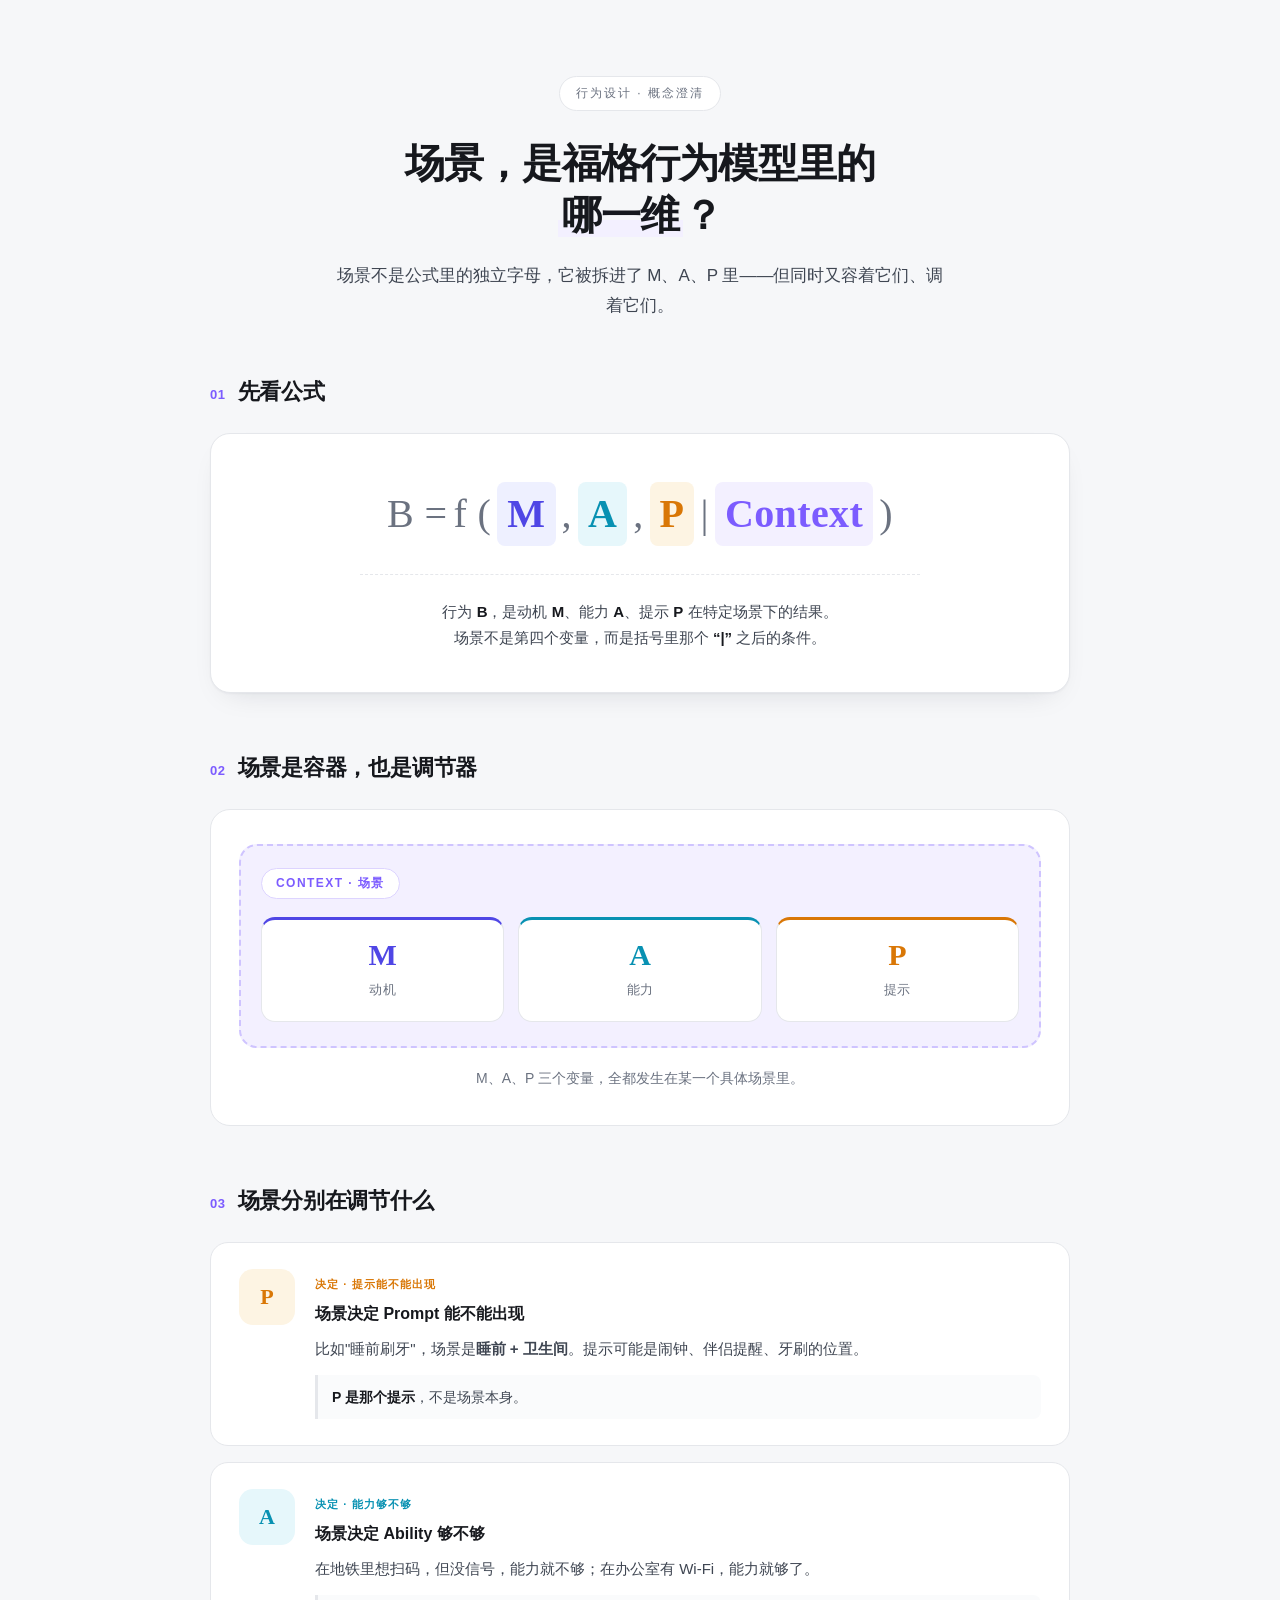
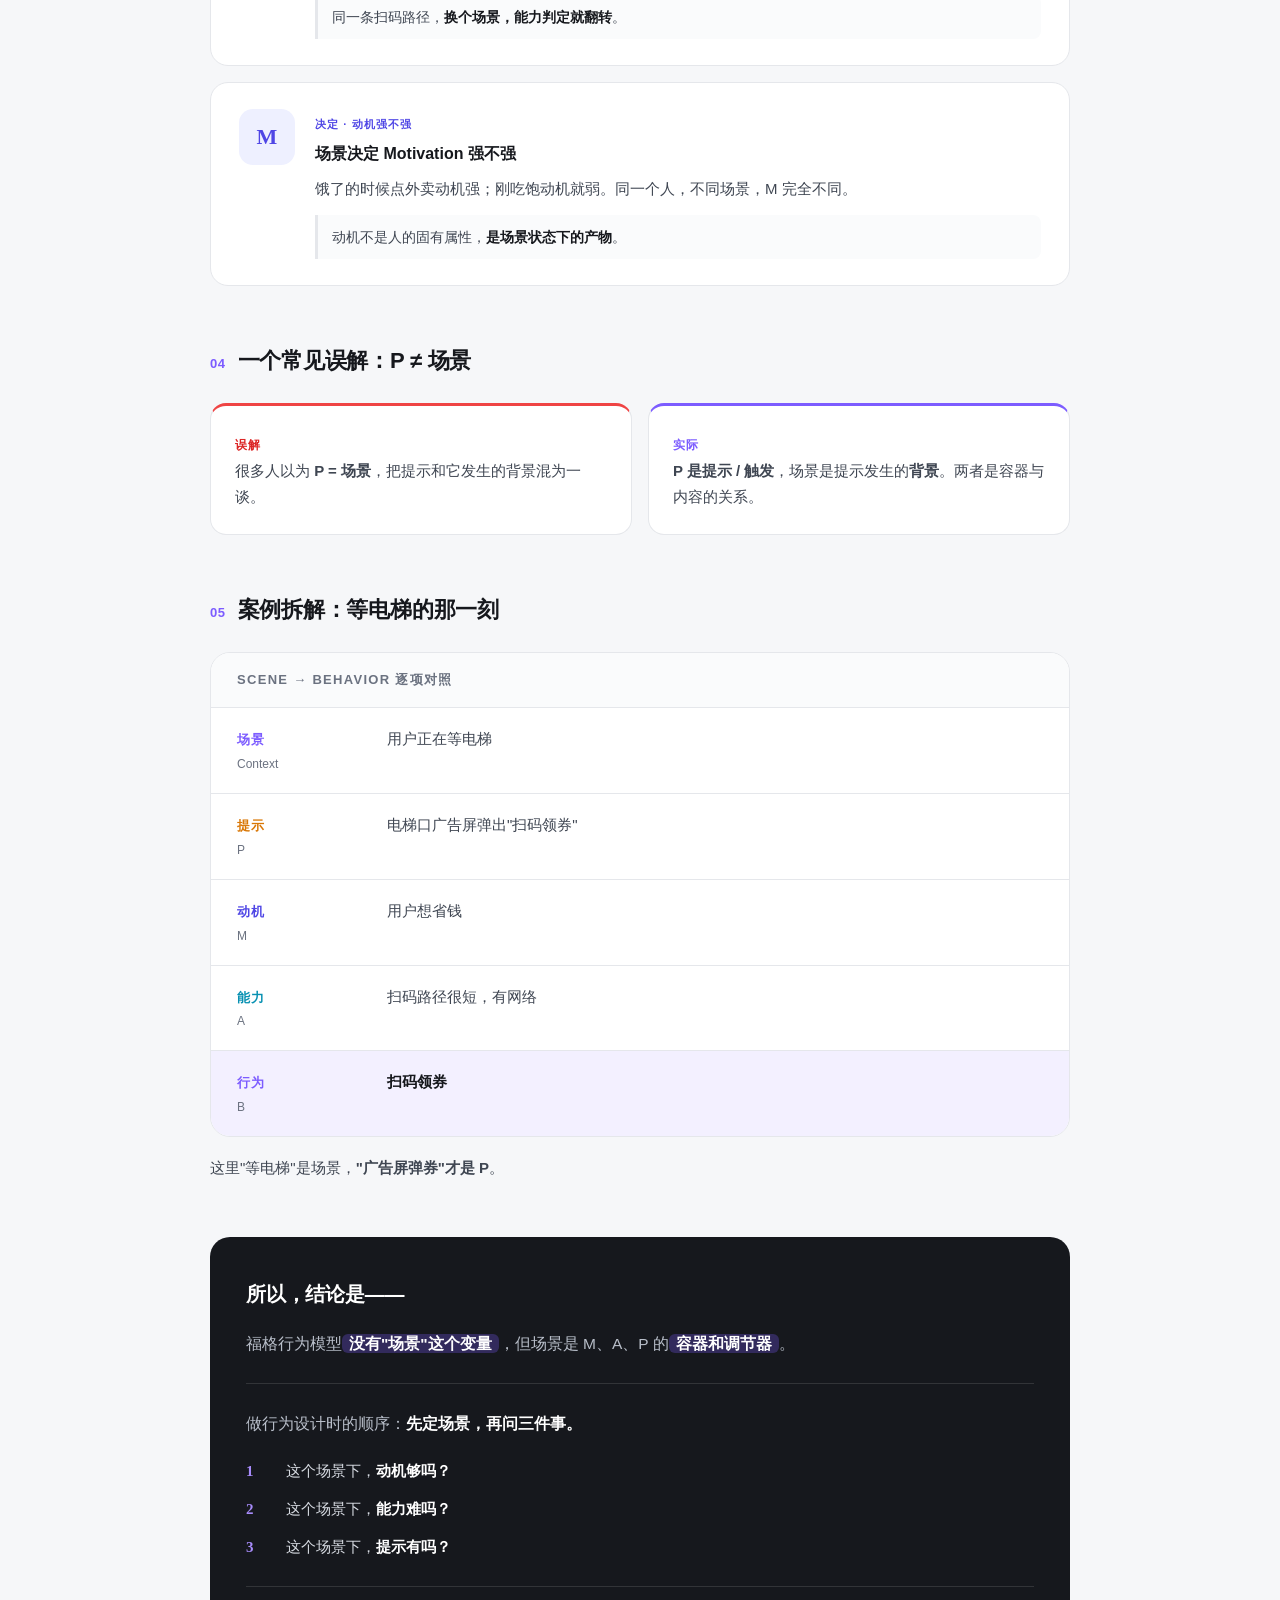
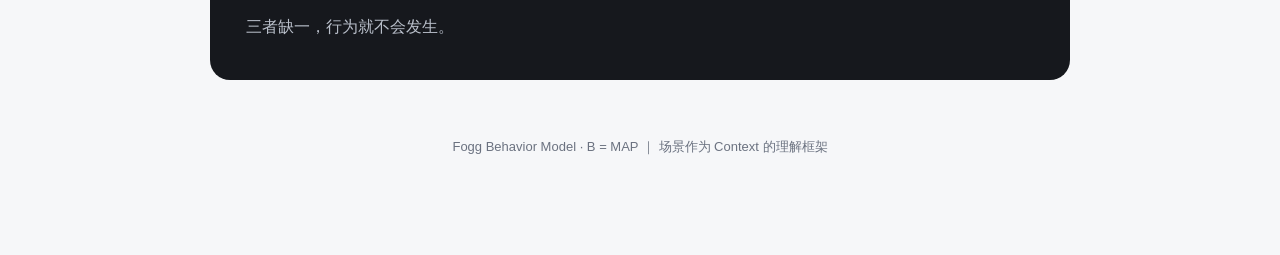
==== index.html @ 6ee31135 "add the index via upload" ====
<!DOCTYPE html>
<html lang="zh-CN">
<head>
<meta charset="UTF-8">
<meta name="viewport" content="width=device-width, initial-scale=1.0">
<title>场景，是福格行为模型里的哪一维？</title>
<style>
  :root{
    --bg:#f6f7f9;
    --surface:#ffffff;
    --ink:#16181d;
    --ink-2:#3f4652;
    --ink-3:#6b7280;
    --line:#e5e7eb;
    --m:#4f46e5;
    --m-bg:#eef0ff;
    --a:#0891b2;
    --a-bg:#e6f7fb;
    --p:#d97706;
    --p-bg:#fdf4e3;
    --ctx:#7c5cff;
    --ctx-bg:#f3f0ff;
  }

  *{box-sizing:border-box;margin:0;padding:0;}

  html{scroll-behavior:smooth;}

  body{
    background:var(--bg);
    color:var(--ink);
    font-family:-apple-system,BlinkMacSystemFont,"Segoe UI","PingFang SC","Hiragino Sans GB","Microsoft YaHei",sans-serif;
    font-size:16px;
    line-height:1.75;
    -webkit-font-smoothing:antialiased;
    padding:0 20px 96px;
  }

  .wrap{max-width:860px;margin:0 auto;}

  /* ---------- 头部 ---------- */
  header{
    padding:76px 0 52px;
    text-align:center;
  }

  .eyebrow{
    display:inline-block;
    font-size:12px;
    letter-spacing:.16em;
    text-transform:uppercase;
    color:var(--ink-3);
    border:1px solid var(--line);
    background:var(--surface);
    border-radius:999px;
    padding:6px 16px;
    margin-bottom:26px;
  }

  h1{
    font-size:40px;
    line-height:1.3;
    letter-spacing:-.02em;
    font-weight:700;
    margin-bottom:20px;
  }

  h1 em{
    font-style:normal;
    background:linear-gradient(180deg,transparent 62%,var(--ctx-bg) 62%);
    padding:0 4px;
  }

  .lede{
    font-size:17px;
    color:var(--ink-2);
    max-width:620px;
    margin:0 auto;
  }

  /* ---------- 通用区块 ---------- */
  section{margin-bottom:56px;}

  .sec-head{
    display:flex;
    align-items:baseline;
    gap:12px;
    margin-bottom:22px;
  }

  .sec-num{
    font-size:13px;
    font-weight:700;
    color:var(--ctx);
    font-variant-numeric:tabular-nums;
    letter-spacing:.04em;
  }

  h2{
    font-size:22px;
    font-weight:700;
    letter-spacing:-.01em;
  }

  h3{
    font-size:16px;
    font-weight:700;
    margin-bottom:8px;
  }

  p{margin-bottom:14px;}
  p:last-child{margin-bottom:0;}

  strong{font-weight:700;}

  /* ---------- 公式卡 ---------- */
  .formula-card{
    background:var(--surface);
    border:1px solid var(--line);
    border-radius:20px;
    padding:48px 32px 40px;
    text-align:center;
    box-shadow:0 1px 2px rgba(16,24,40,.04),0 12px 32px -18px rgba(16,24,40,.18);
  }

  .formula{
    font-family:Georgia,"Times New Roman",serif;
    font-size:clamp(26px,6vw,40px);
    line-height:1.5;
    letter-spacing:.01em;
    display:inline-flex;
    align-items:center;
    justify-content:center;
    flex-wrap:wrap;
    gap:2px 6px;
  }

  .formula .op{color:var(--ink-3);}

  .tk{
    position:relative;
    display:inline-block;
    font-weight:700;
    padding:2px 10px;
    border-radius:8px;
  }

  .tk-m{color:var(--m);background:var(--m-bg);}
  .tk-a{color:var(--a);background:var(--a-bg);}
  .tk-p{color:var(--p);background:var(--p-bg);}
  .tk-c{color:var(--ctx);background:var(--ctx-bg);}

  .formula-note{
    margin-top:28px;
    padding-top:24px;
    border-top:1px dashed var(--line);
    font-size:15px;
    color:var(--ink-2);
    max-width:560px;
    margin-left:auto;
    margin-right:auto;
  }

  .formula-note b{color:var(--ink);}

  /* ---------- 容器图示 ---------- */
  .container-viz{
    background:var(--surface);
    border:1px solid var(--line);
    border-radius:20px;
    padding:34px 28px;
  }

  .ctx-box{
    border:2px dashed #cfc4ff;
    background:var(--ctx-bg);
    border-radius:18px;
    padding:22px 20px 24px;
    position:relative;
  }

  .ctx-label{
    display:inline-block;
    font-size:12px;
    font-weight:700;
    letter-spacing:.12em;
    text-transform:uppercase;
    color:var(--ctx);
    background:var(--surface);
    border:1px solid #ddd4ff;
    border-radius:999px;
    padding:4px 14px;
    margin-bottom:18px;
  }

  .chips{
    display:grid;
    grid-template-columns:repeat(3,1fr);
    gap:14px;
  }

  .chip{
    background:var(--surface);
    border:1px solid var(--line);
    border-radius:14px;
    padding:18px 14px;
    text-align:center;
  }

  .chip .letter{
    font-family:Georgia,serif;
    font-size:30px;
    font-weight:700;
    line-height:1.1;
    display:block;
    margin-bottom:4px;
  }

  .chip .name{
    font-size:13px;
    color:var(--ink-3);
    letter-spacing:.02em;
  }

  .chip.m{border-top:3px solid var(--m);} .chip.m .letter{color:var(--m);}
  .chip.a{border-top:3px solid var(--a);} .chip.a .letter{color:var(--a);}
  .chip.p{border-top:3px solid var(--p);} .chip.p .letter{color:var(--p);}

  .viz-caption{
    margin-top:18px;
    font-size:14px;
    color:var(--ink-3);
    text-align:center;
  }

  /* ---------- 三张决定卡 ---------- */
  .cards{display:grid;gap:16px;}

  .card{
    background:var(--surface);
    border:1px solid var(--line);
    border-radius:18px;
    padding:26px 28px;
    display:grid;
    grid-template-columns:56px 1fr;
    gap:20px;
    align-items:start;
  }

  .badge{
    width:56px;height:56px;
    border-radius:14px;
    display:flex;
    align-items:center;
    justify-content:center;
    font-family:Georgia,serif;
    font-size:22px;
    font-weight:700;
  }

  .badge.m{background:var(--m-bg);color:var(--m);}
  .badge.a{background:var(--a-bg);color:var(--a);}
  .badge.p{background:var(--p-bg);color:var(--p);}

  .card .tag{
    display:inline-block;
    font-size:11px;
    font-weight:700;
    letter-spacing:.1em;
    text-transform:uppercase;
    margin-bottom:6px;
  }

  .card.m .tag{color:var(--m);}
  .card.a .tag{color:var(--a);}
  .card.p .tag{color:var(--p);}

  .card p{font-size:15px;color:var(--ink-2);margin-bottom:8px;}
  .card p:last-child{margin-bottom:0;}

  .example{
    font-size:14px;
    color:var(--ink-2);
    background:#fafbfc;
    border-left:3px solid var(--line);
    border-radius:0 8px 8px 0;
    padding:10px 14px;
    margin-top:12px;
  }

  .example b{color:var(--ink);font-weight:600;}

  /* ---------- 辨析区 ---------- */
  .contrast{
    display:grid;
    grid-template-columns:1fr 1fr;
    gap:16px;
  }

  .contrast-col{
    background:var(--surface);
    border:1px solid var(--line);
    border-radius:16px;
    padding:24px;
  }

  .contrast-col.no{border-top:3px solid #ef4444;}
  .contrast-col.yes{border-top:3px solid var(--ctx);}

  .contrast-col .kicker{
    font-size:12px;
    font-weight:700;
    letter-spacing:.1em;
    text-transform:uppercase;
    margin-bottom:10px;
  }

  .contrast-col.no .kicker{color:#dc2626;}
  .contrast-col.yes .kicker{color:var(--ctx);}

  .contrast-col p{font-size:15px;color:var(--ink-2);}

  /* ---------- 案例拆解 ---------- */
  .case{
    background:var(--surface);
    border:1px solid var(--line);
    border-radius:20px;
    overflow:hidden;
  }

  .case-head{
    background:#fafbfc;
    border-bottom:1px solid var(--line);
    padding:16px 26px;
    font-size:13px;
    font-weight:700;
    letter-spacing:.1em;
    text-transform:uppercase;
    color:var(--ink-3);
  }

  .rows{display:grid;}

  .row{
    display:grid;
    grid-template-columns:132px 1fr;
    gap:18px;
    padding:18px 26px;
    border-bottom:1px solid var(--line);
    align-items:baseline;
  }

  .row:last-child{border-bottom:none;}

  .row .key{
    font-size:13px;
    font-weight:700;
    letter-spacing:.06em;
    text-transform:uppercase;
  }

  .row .key small{
    display:block;
    font-size:12px;
    font-weight:400;
    letter-spacing:0;
    text-transform:none;
    color:var(--ink-3);
    margin-top:2px;
  }

  .row .val{font-size:15px;color:var(--ink-2);}

  .row.k-ctx .key{color:var(--ctx);}
  .row.k-p .key{color:var(--p);}
  .row.k-m .key{color:var(--m);}
  .row.k-a .key{color:var(--a);}
  .row.k-b{background:var(--ctx-bg);}
  .row.k-b .key{color:var(--ctx);}
  .row.k-b .val{color:var(--ink);font-weight:700;}

  /* ---------- 结论 ---------- */
  .conclusion{
    background:#16181d;
    color:#f4f5f7;
    border-radius:20px;
    padding:40px 36px;
  }

  .conclusion h2{color:#fff;margin-bottom:18px;font-size:20px;}

  .conclusion p{color:#b9bfca;font-size:15.5px;margin-bottom:16px;}

  .conclusion p em{
    font-style:normal;
    color:#fff;
    font-weight:600;
    background:rgba(124,92,255,.28);
    border-radius:6px;
    padding:1px 7px;
  }

  .conclusion .divider{
    height:1px;
    background:rgba(255,255,255,.12);
    margin:26px 0;
  }

  .checklist{display:grid;gap:12px;}

  .check{
    display:grid;
    grid-template-columns:26px 1fr;
    gap:14px;
    align-items:baseline;
    font-size:15px;
    color:#d6dae1;
  }

  .check .n{
    font-family:Georgia,serif;
    font-weight:700;
    color:#a78bfa;
    font-size:15px;
  }

  .check b{color:#fff;font-weight:600;}

  footer{
    text-align:center;
    font-size:13px;
    color:var(--ink-3);
    padding-top:8px;
  }

  /* ---------- 响应式 ---------- */
  @media (max-width:640px){
    body{padding:0 16px 64px;}
    header{padding:52px 0 36px;}
    h1{font-size:28px;}
    .lede{font-size:15.5px;}
    .formula-card{padding:34px 18px 28px;}
    .container-viz{padding:22px 18px;}
    .chips{grid-template-columns:1fr;gap:10px;}
    .chip{display:flex;align-items:center;gap:14px;text-align:left;padding:14px 16px;}
    .chip .letter{margin-bottom:0;font-size:24px;}
    .card{grid-template-columns:1fr;gap:14px;padding:22px 20px;}
    .badge{width:44px;height:44px;font-size:18px;border-radius:12px;}
    .contrast{grid-template-columns:1fr;}
    .row{grid-template-columns:1fr;gap:6px;padding:16px 20px;}
    .conclusion{padding:30px 22px;}
  }
</style>
</head>
<body>
<div class="wrap">

  <header>
    <span class="eyebrow">行为设计 · 概念澄清</span>
    <h1>场景，是福格行为模型里的<br><em>哪一维</em>？</h1>
    <p class="lede">场景不是公式里的独立字母，它被拆进了 M、A、P 里——但同时又容着它们、调着它们。</p>
  </header>

  <!-- 1. 公式 -->
  <section>
    <div class="sec-head">
      <span class="sec-num">01</span>
      <h2>先看公式</h2>
    </div>

    <div class="formula-card">
      <div class="formula">
        <span class="op">B =</span>
        <span class="op">f (</span>
        <span class="tk tk-m">M</span>
        <span class="op">,</span>
        <span class="tk tk-a">A</span>
        <span class="op">,</span>
        <span class="tk tk-p">P</span>
        <span class="op">|</span>
        <span class="tk tk-c">Context</span>
        <span class="op">)</span>
      </div>
      <p class="formula-note">
        行为 <b>B</b>，是动机 <b>M</b>、能力 <b>A</b>、提示 <b>P</b> 在特定场景下的结果。<br>
        场景不是第四个变量，而是括号里那个 <b>“|”</b> 之后的条件。
      </p>
    </div>
  </section>

  <!-- 2. 容器图示 -->
  <section>
    <div class="sec-head">
      <span class="sec-num">02</span>
      <h2>场景是容器，也是调节器</h2>
    </div>

    <div class="container-viz">
      <div class="ctx-box">
        <span class="ctx-label">Context · 场景</span>
        <div class="chips">
          <div class="chip m">
            <span class="letter">M</span>
            <span class="name">动机</span>
          </div>
          <div class="chip a">
            <span class="letter">A</span>
            <span class="name">能力</span>
          </div>
          <div class="chip p">
            <span class="letter">P</span>
            <span class="name">提示</span>
          </div>
        </div>
      </div>
      <p class="viz-caption">M、A、P 三个变量，全都发生在某一个具体场景里。</p>
    </div>
  </section>

  <!-- 3. 场景决定什么 -->
  <section>
    <div class="sec-head">
      <span class="sec-num">03</span>
      <h2>场景分别在调节什么</h2>
    </div>

    <div class="cards">

      <div class="card p">
        <div class="badge p">P</div>
        <div>
          <span class="tag">决定 · 提示能不能出现</span>
          <h3>场景决定 Prompt 能不能出现</h3>
          <p>比如"睡前刷牙"，场景是<b>睡前 + 卫生间</b>。提示可能是闹钟、伴侣提醒、牙刷的位置。</p>
          <div class="example"><b>P 是那个提示</b>，不是场景本身。</div>
        </div>
      </div>

      <div class="card a">
        <div class="badge a">A</div>
        <div>
          <span class="tag">决定 · 能力够不够</span>
          <h3>场景决定 Ability 够不够</h3>
          <p>在地铁里想扫码，但没信号，能力就不够；在办公室有 Wi-Fi，能力就够了。</p>
          <div class="example">同一条扫码路径，<b>换个场景，能力判定就翻转</b>。</div>
        </div>
      </div>

      <div class="card m">
        <div class="badge m">M</div>
        <div>
          <span class="tag">决定 · 动机强不强</span>
          <h3>场景决定 Motivation 强不强</h3>
          <p>饿了的时候点外卖动机强；刚吃饱动机就弱。同一个人，不同场景，M 完全不同。</p>
          <div class="example">动机不是人的固有属性，<b>是场景状态下的产物</b>。</div>
        </div>
      </div>

    </div>
  </section>

  <!-- 4. 辨析 -->
  <section>
    <div class="sec-head">
      <span class="sec-num">04</span>
      <h2>一个常见误解：P ≠ 场景</h2>
    </div>

    <div class="contrast">
      <div class="contrast-col no">
        <span class="kicker">误解</span>
        <p>很多人以为 <strong>P = 场景</strong>，把提示和它发生的背景混为一谈。</p>
      </div>
      <div class="contrast-col yes">
        <span class="kicker">实际</span>
        <p><strong>P 是提示 / 触发</strong>，场景是提示发生的<strong>背景</strong>。两者是容器与内容的关系。</p>
      </div>
    </div>
  </section>

  <!-- 5. 案例 -->
  <section>
    <div class="sec-head">
      <span class="sec-num">05</span>
      <h2>案例拆解：等电梯的那一刻</h2>
    </div>

    <div class="case">
      <div class="case-head">Scene → Behavior 逐项对照</div>
      <div class="rows">

        <div class="row k-ctx">
          <div class="key">场景<small>Context</small></div>
          <div class="val">用户正在等电梯</div>
        </div>

        <div class="row k-p">
          <div class="key">提示<small>P</small></div>
          <div class="val">电梯口广告屏弹出"扫码领券"</div>
        </div>

        <div class="row k-m">
          <div class="key">动机<small>M</small></div>
          <div class="val">用户想省钱</div>
        </div>

        <div class="row k-a">
          <div class="key">能力<small>A</small></div>
          <div class="val">扫码路径很短，有网络</div>
        </div>

        <div class="row k-b">
          <div class="key">行为<small>B</small></div>
          <div class="val">扫码领券</div>
        </div>

      </div>
    </div>

    <p style="margin-top:18px;font-size:15px;color:var(--ink-2)">
      这里"等电梯"是场景，<strong>"广告屏弹券"才是 P</strong>。
    </p>
  </section>

  <!-- 6. 结论 -->
  <section style="margin-bottom:0">
    <div class="conclusion">
      <h2>所以，结论是——</h2>
      <p>福格行为模型<em>没有"场景"这个变量</em>，但场景是 M、A、P 的<em>容器和调节器</em>。</p>
      <div class="divider"></div>
      <p style="margin-bottom:20px">做行为设计时的顺序：<strong style="color:#fff">先定场景，再问三件事。</strong></p>
      <div class="checklist">
        <div class="check"><span class="n">1</span><span>这个场景下，<b>动机够吗？</b></span></div>
        <div class="check"><span class="n">2</span><span>这个场景下，<b>能力难吗？</b></span></div>
        <div class="check"><span class="n">3</span><span>这个场景下，<b>提示有吗？</b></span></div>
      </div>
      <div class="divider"></div>
      <p style="margin-bottom:0">三者缺一，行为就不会发生。</p>
    </div>
  </section>

  <footer style="margin-top:48px">
    Fogg Behavior Model · B = MAP ｜ 场景作为 Context 的理解框架
  </footer>

</div>
</body>
</html>
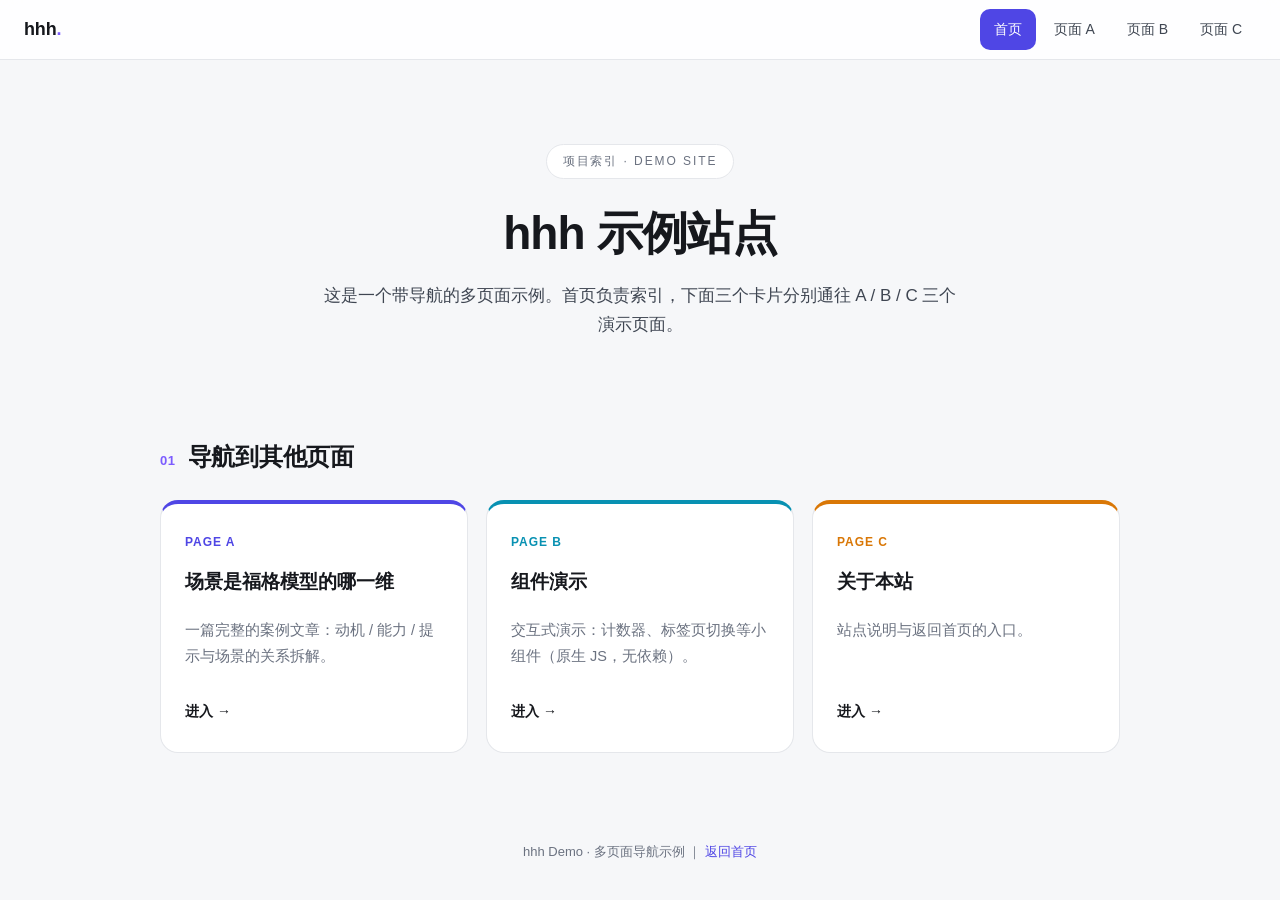
==== commit 78a1dde3: "feat: 多页面导航站点(index + A/B/C demo 页)" ====
--- a/index.html
+++ b/index.html
@@ -1,648 +1,54 @@
 <!DOCTYPE html>
-<html lang="zh-CN">
-<head>
-<meta charset="UTF-8">
-<meta name="viewport" content="width=device-width, initial-scale=1.0">
-<title>场景，是福格行为模型里的哪一维？</title>
-<style>
-  :root{
-    --bg:#f6f7f9;
-    --surface:#ffffff;
-    --ink:#16181d;
-    --ink-2:#3f4652;
-    --ink-3:#6b7280;
-    --line:#e5e7eb;
-    --m:#4f46e5;
-    --m-bg:#eef0ff;
-    --a:#0891b2;
-    --a-bg:#e6f7fb;
-    --p:#d97706;
-    --p-bg:#fdf4e3;
-    --ctx:#7c5cff;
-    --ctx-bg:#f3f0ff;
-  }
+<html lang="zh-CN" data-page-node-id="eRonYOszMfidGhRyQiM5qB">
+<head data-page-node-id="7TQtzbVlHLDjfStedkk3UX">
+<meta charset="UTF-8" data-page-node-id="UW9WFDfAdPsw0b1RKbDG2x">
+<meta name="viewport" content="width=device-width, initial-scale=1.0" data-page-node-id="lN9RsMlhUQEkc4XKLNBE81">
+<title>hhh · 索引页</title>
+<link rel="stylesheet" href="style.css" data-page-node-id="Vegbv0blyKHjsBOYOdD7Yo">
+</head>
+<body data-page-node-id="HqbHxLckZMIfZNXk533KjQ">
+<nav class="navbar" data-page-node-id="RcaKjLJJuuGzdY6hrHLu6U">
+  <a class="brand" href="index.html" data-page-node-id="MaJDMAtjb6FII2qP10eyqE">hhh<span data-page-node-id="5zcbyGCqgqI02CreE443qS">.</span></a>
+  <div class="nav-links" data-page-node-id="QGTzYlCW9oIadZTVxXUmKI">
+    <a href="index.html" class="active" data-page-node-id="QmZXu8b4uS7I8NGK6m4oiq">首页</a>
+    <a href="a.html" data-page-node-id="Q2xfc2HEVOccLAp7k3qVFW">页面 A</a>
+    <a href="b.html" data-page-node-id="A9nhCn1nwpQ3rPN5nYBKTq">页面 B</a>
+    <a href="c.html" data-page-node-id="nKvToqsF6k2nIVgH5pC57y">页面 C</a>
+  </div>
+</nav>
 
-  *{box-sizing:border-box;margin:0;padding:0;}
-
-  html{scroll-behavior:smooth;}
-
-  body{
-    background:var(--bg);
-    color:var(--ink);
-    font-family:-apple-system,BlinkMacSystemFont,"Segoe UI","PingFang SC","Hiragino Sans GB","Microsoft YaHei",sans-serif;
-    font-size:16px;
-    line-height:1.75;
-    -webkit-font-smoothing:antialiased;
-    padding:0 20px 96px;
-  }
-
-  .wrap{max-width:860px;margin:0 auto;}
-
-  /* ---------- 头部 ---------- */
-  header{
-    padding:76px 0 52px;
-    text-align:center;
-  }
-
-  .eyebrow{
-    display:inline-block;
-    font-size:12px;
-    letter-spacing:.16em;
-    text-transform:uppercase;
-    color:var(--ink-3);
-    border:1px solid var(--line);
-    background:var(--surface);
-    border-radius:999px;
-    padding:6px 16px;
-    margin-bottom:26px;
-  }
-
-  h1{
-    font-size:40px;
-    line-height:1.3;
-    letter-spacing:-.02em;
-    font-weight:700;
-    margin-bottom:20px;
-  }
-
-  h1 em{
-    font-style:normal;
-    background:linear-gradient(180deg,transparent 62%,var(--ctx-bg) 62%);
-    padding:0 4px;
-  }
-
-  .lede{
-    font-size:17px;
-    color:var(--ink-2);
-    max-width:620px;
-    margin:0 auto;
-  }
-
-  /* ---------- 通用区块 ---------- */
-  section{margin-bottom:56px;}
-
-  .sec-head{
-    display:flex;
-    align-items:baseline;
-    gap:12px;
-    margin-bottom:22px;
-  }
-
-  .sec-num{
-    font-size:13px;
-    font-weight:700;
-    color:var(--ctx);
-    font-variant-numeric:tabular-nums;
-    letter-spacing:.04em;
-  }
-
-  h2{
-    font-size:22px;
-    font-weight:700;
-    letter-spacing:-.01em;
-  }
-
-  h3{
-    font-size:16px;
-    font-weight:700;
-    margin-bottom:8px;
-  }
-
-  p{margin-bottom:14px;}
-  p:last-child{margin-bottom:0;}
-
-  strong{font-weight:700;}
-
-  /* ---------- 公式卡 ---------- */
-  .formula-card{
-    background:var(--surface);
-    border:1px solid var(--line);
-    border-radius:20px;
-    padding:48px 32px 40px;
-    text-align:center;
-    box-shadow:0 1px 2px rgba(16,24,40,.04),0 12px 32px -18px rgba(16,24,40,.18);
-  }
-
-  .formula{
-    font-family:Georgia,"Times New Roman",serif;
-    font-size:clamp(26px,6vw,40px);
-    line-height:1.5;
-    letter-spacing:.01em;
-    display:inline-flex;
-    align-items:center;
-    justify-content:center;
-    flex-wrap:wrap;
-    gap:2px 6px;
-  }
-
-  .formula .op{color:var(--ink-3);}
-
-  .tk{
-    position:relative;
-    display:inline-block;
-    font-weight:700;
-    padding:2px 10px;
-    border-radius:8px;
-  }
-
-  .tk-m{color:var(--m);background:var(--m-bg);}
-  .tk-a{color:var(--a);background:var(--a-bg);}
-  .tk-p{color:var(--p);background:var(--p-bg);}
-  .tk-c{color:var(--ctx);background:var(--ctx-bg);}
-
-  .formula-note{
-    margin-top:28px;
-    padding-top:24px;
-    border-top:1px dashed var(--line);
-    font-size:15px;
-    color:var(--ink-2);
-    max-width:560px;
-    margin-left:auto;
-    margin-right:auto;
-  }
-
-  .formula-note b{color:var(--ink);}
-
-  /* ---------- 容器图示 ---------- */
-  .container-viz{
-    background:var(--surface);
-    border:1px solid var(--line);
-    border-radius:20px;
-    padding:34px 28px;
-  }
-
-  .ctx-box{
-    border:2px dashed #cfc4ff;
-    background:var(--ctx-bg);
-    border-radius:18px;
-    padding:22px 20px 24px;
-    position:relative;
-  }
-
-  .ctx-label{
-    display:inline-block;
-    font-size:12px;
-    font-weight:700;
-    letter-spacing:.12em;
-    text-transform:uppercase;
-    color:var(--ctx);
-    background:var(--surface);
-    border:1px solid #ddd4ff;
-    border-radius:999px;
-    padding:4px 14px;
-    margin-bottom:18px;
-  }
-
-  .chips{
-    display:grid;
-    grid-template-columns:repeat(3,1fr);
-    gap:14px;
-  }
-
-  .chip{
-    background:var(--surface);
-    border:1px solid var(--line);
-    border-radius:14px;
-    padding:18px 14px;
-    text-align:center;
-  }
-
-  .chip .letter{
-    font-family:Georgia,serif;
-    font-size:30px;
-    font-weight:700;
-    line-height:1.1;
-    display:block;
-    margin-bottom:4px;
-  }
-
-  .chip .name{
-    font-size:13px;
-    color:var(--ink-3);
-    letter-spacing:.02em;
-  }
-
-  .chip.m{border-top:3px solid var(--m);} .chip.m .letter{color:var(--m);}
-  .chip.a{border-top:3px solid var(--a);} .chip.a .letter{color:var(--a);}
-  .chip.p{border-top:3px solid var(--p);} .chip.p .letter{color:var(--p);}
-
-  .viz-caption{
-    margin-top:18px;
-    font-size:14px;
-    color:var(--ink-3);
-    text-align:center;
-  }
-
-  /* ---------- 三张决定卡 ---------- */
-  .cards{display:grid;gap:16px;}
-
-  .card{
-    background:var(--surface);
-    border:1px solid var(--line);
-    border-radius:18px;
-    padding:26px 28px;
-    display:grid;
-    grid-template-columns:56px 1fr;
-    gap:20px;
-    align-items:start;
-  }
-
-  .badge{
-    width:56px;height:56px;
-    border-radius:14px;
-    display:flex;
-    align-items:center;
-    justify-content:center;
-    font-family:Georgia,serif;
-    font-size:22px;
-    font-weight:700;
-  }
-
-  .badge.m{background:var(--m-bg);color:var(--m);}
-  .badge.a{background:var(--a-bg);color:var(--a);}
-  .badge.p{background:var(--p-bg);color:var(--p);}
-
-  .card .tag{
-    display:inline-block;
-    font-size:11px;
-    font-weight:700;
-    letter-spacing:.1em;
-    text-transform:uppercase;
-    margin-bottom:6px;
-  }
-
-  .card.m .tag{color:var(--m);}
-  .card.a .tag{color:var(--a);}
-  .card.p .tag{color:var(--p);}
-
-  .card p{font-size:15px;color:var(--ink-2);margin-bottom:8px;}
-  .card p:last-child{margin-bottom:0;}
-
-  .example{
-    font-size:14px;
-    color:var(--ink-2);
-    background:#fafbfc;
-    border-left:3px solid var(--line);
-    border-radius:0 8px 8px 0;
-    padding:10px 14px;
-    margin-top:12px;
-  }
-
-  .example b{color:var(--ink);font-weight:600;}
-
-  /* ---------- 辨析区 ---------- */
-  .contrast{
-    display:grid;
-    grid-template-columns:1fr 1fr;
-    gap:16px;
-  }
-
-  .contrast-col{
-    background:var(--surface);
-    border:1px solid var(--line);
-    border-radius:16px;
-    padding:24px;
-  }
-
-  .contrast-col.no{border-top:3px solid #ef4444;}
-  .contrast-col.yes{border-top:3px solid var(--ctx);}
-
-  .contrast-col .kicker{
-    font-size:12px;
-    font-weight:700;
-    letter-spacing:.1em;
-    text-transform:uppercase;
-    margin-bottom:10px;
-  }
-
-  .contrast-col.no .kicker{color:#dc2626;}
-  .contrast-col.yes .kicker{color:var(--ctx);}
-
-  .contrast-col p{font-size:15px;color:var(--ink-2);}
-
-  /* ---------- 案例拆解 ---------- */
-  .case{
-    background:var(--surface);
-    border:1px solid var(--line);
-    border-radius:20px;
-    overflow:hidden;
-  }
-
-  .case-head{
-    background:#fafbfc;
-    border-bottom:1px solid var(--line);
-    padding:16px 26px;
-    font-size:13px;
-    font-weight:700;
-    letter-spacing:.1em;
-    text-transform:uppercase;
-    color:var(--ink-3);
-  }
-
-  .rows{display:grid;}
-
-  .row{
-    display:grid;
-    grid-template-columns:132px 1fr;
-    gap:18px;
-    padding:18px 26px;
-    border-bottom:1px solid var(--line);
-    align-items:baseline;
-  }
-
-  .row:last-child{border-bottom:none;}
-
-  .row .key{
-    font-size:13px;
-    font-weight:700;
-    letter-spacing:.06em;
-    text-transform:uppercase;
-  }
-
-  .row .key small{
-    display:block;
-    font-size:12px;
-    font-weight:400;
-    letter-spacing:0;
-    text-transform:none;
-    color:var(--ink-3);
-    margin-top:2px;
-  }
-
-  .row .val{font-size:15px;color:var(--ink-2);}
-
-  .row.k-ctx .key{color:var(--ctx);}
-  .row.k-p .key{color:var(--p);}
-  .row.k-m .key{color:var(--m);}
-  .row.k-a .key{color:var(--a);}
-  .row.k-b{background:var(--ctx-bg);}
-  .row.k-b .key{color:var(--ctx);}
-  .row.k-b .val{color:var(--ink);font-weight:700;}
-
-  /* ---------- 结论 ---------- */
-  .conclusion{
-    background:#16181d;
-    color:#f4f5f7;
-    border-radius:20px;
-    padding:40px 36px;
-  }
-
-  .conclusion h2{color:#fff;margin-bottom:18px;font-size:20px;}
-
-  .conclusion p{color:#b9bfca;font-size:15.5px;margin-bottom:16px;}
-
-  .conclusion p em{
-    font-style:normal;
-    color:#fff;
-    font-weight:600;
-    background:rgba(124,92,255,.28);
-    border-radius:6px;
-    padding:1px 7px;
-  }
-
-  .conclusion .divider{
-    height:1px;
-    background:rgba(255,255,255,.12);
-    margin:26px 0;
-  }
-
-  .checklist{display:grid;gap:12px;}
-
-  .check{
-    display:grid;
-    grid-template-columns:26px 1fr;
-    gap:14px;
-    align-items:baseline;
-    font-size:15px;
-    color:#d6dae1;
-  }
-
-  .check .n{
-    font-family:Georgia,serif;
-    font-weight:700;
-    color:#a78bfa;
-    font-size:15px;
-  }
-
-  .check b{color:#fff;font-weight:600;}
-
-  footer{
-    text-align:center;
-    font-size:13px;
-    color:var(--ink-3);
-    padding-top:8px;
-  }
-
-  /* ---------- 响应式 ---------- */
-  @media (max-width:640px){
-    body{padding:0 16px 64px;}
-    header{padding:52px 0 36px;}
-    h1{font-size:28px;}
-    .lede{font-size:15.5px;}
-    .formula-card{padding:34px 18px 28px;}
-    .container-viz{padding:22px 18px;}
-    .chips{grid-template-columns:1fr;gap:10px;}
-    .chip{display:flex;align-items:center;gap:14px;text-align:left;padding:14px 16px;}
-    .chip .letter{margin-bottom:0;font-size:24px;}
-    .card{grid-template-columns:1fr;gap:14px;padding:22px 20px;}
-    .badge{width:44px;height:44px;font-size:18px;border-radius:12px;}
-    .contrast{grid-template-columns:1fr;}
-    .row{grid-template-columns:1fr;gap:6px;padding:16px 20px;}
-    .conclusion{padding:30px 22px;}
-  }
-</style>
-</head>
-<body>
-<div class="wrap">
-
-  <header>
-    <span class="eyebrow">行为设计 · 概念澄清</span>
-    <h1>场景，是福格行为模型里的<br><em>哪一维</em>？</h1>
-    <p class="lede">场景不是公式里的独立字母，它被拆进了 M、A、P 里——但同时又容着它们、调着它们。</p>
+<div class="wrap" data-page-node-id="KSRnOGcMF0FDrGjxA9fV6C">
+  <header class="hero" data-page-node-id="LEcNPpCa2HCYerLLKQ6pH2">
+    <span class="eyebrow" data-page-node-id="RsPpPuWxwJmCQP8qBa5bdK">项目索引 · Demo Site</span>
+    <h1 data-page-node-id="WiKC7aOFgzrydWOrgArTu6">hhh 示例站点</h1>
+    <p class="lede" data-page-node-id="J4q2CicduBJc7GsRCWypTJ">这是一个带导航的多页面示例。首页负责索引，下面三个卡片分别通往 A / B / C 三个演示页面。</p>
   </header>
 
-  <!-- 1. 公式 -->
-  <section>
-    <div class="sec-head">
-      <span class="sec-num">01</span>
-      <h2>先看公式</h2>
-    </div>
-
-    <div class="formula-card">
-      <div class="formula">
-        <span class="op">B =</span>
-        <span class="op">f (</span>
-        <span class="tk tk-m">M</span>
-        <span class="op">,</span>
-        <span class="tk tk-a">A</span>
-        <span class="op">,</span>
-        <span class="tk tk-p">P</span>
-        <span class="op">|</span>
-        <span class="tk tk-c">Context</span>
-        <span class="op">)</span>
-      </div>
-      <p class="formula-note">
-        行为 <b>B</b>，是动机 <b>M</b>、能力 <b>A</b>、提示 <b>P</b> 在特定场景下的结果。<br>
-        场景不是第四个变量，而是括号里那个 <b>“|”</b> 之后的条件。
-      </p>
+  <section class="section" data-page-node-id="fHm7bvhdddnwrP42mWry7H">
+    <div class="sec-head" data-page-node-id="OOwKoMkG1qiz9zeDnrsU80"><span class="sec-num" data-page-node-id="IZfGLPvNhssDndSDqZhIfi">01</span><h2 data-page-node-id="C2drUU54ongk1b2b2t1ekx">导航到其他页面</h2></div>
+    <div class="nav-grid" data-page-node-id="TjZuWdusEcgxGIiAPiCGrC">
+      <a class="nav-card" href="a.html" data-page-node-id="hssju0zK4SyaYHQG8XBpZk">
+        <span class="tag" data-page-node-id="AfXg6kbkEHUpWdKM3ifnmF">Page A</span>
+        <h3 data-page-node-id="ZnLk07ZAhD3hcTDaTt45iM">场景是福格模型的哪一维</h3>
+        <p data-page-node-id="a8k5XtiNPHMhMMM7OPWzYG">一篇完整的案例文章：动机 / 能力 / 提示与场景的关系拆解。</p>
+        <span class="go" data-page-node-id="uwwEYO9uMhahclEwO2bAaC">进入 →</span>
+      </a>
+      <a class="nav-card b" href="b.html" data-page-node-id="y1UdSUV1BLgqpmoBj2T2Fb">
+        <span class="tag" data-page-node-id="HSiJEMhbF0wZJsWeWUVz1O">Page B</span>
+        <h3 data-page-node-id="ktc4LQ7dxIP4QBwBCFks6F">组件演示</h3>
+        <p data-page-node-id="DaHH9Ls4bgg034rCM22JFo">交互式演示：计数器、标签页切换等小组件（原生 JS，无依赖）。</p>
+        <span class="go" data-page-node-id="iSDLW2Zwll1MCpGA4p7Hc2">进入 →</span>
+      </a>
+      <a class="nav-card c" href="c.html" data-page-node-id="yTj4RQ9QfuvHNNjvsihbAw">
+        <span class="tag" data-page-node-id="7dHcnWrlelZu0Y0elyJs7A">Page C</span>
+        <h3 data-page-node-id="oDAFP1mW0NPn4ZaB3afMTi">关于本站</h3>
+        <p data-page-node-id="qxgrVlSi06e2zITfMPFZTw">站点说明与返回首页的入口。</p>
+        <span class="go" data-page-node-id="wYkLlbOgoelYLaIH0BI9mB">进入 →</span>
+      </a>
     </div>
   </section>
 
-  <!-- 2. 容器图示 -->
-  <section>
-    <div class="sec-head">
-      <span class="sec-num">02</span>
-      <h2>场景是容器，也是调节器</h2>
-    </div>
-
-    <div class="container-viz">
-      <div class="ctx-box">
-        <span class="ctx-label">Context · 场景</span>
-        <div class="chips">
-          <div class="chip m">
-            <span class="letter">M</span>
-            <span class="name">动机</span>
-          </div>
-          <div class="chip a">
-            <span class="letter">A</span>
-            <span class="name">能力</span>
-          </div>
-          <div class="chip p">
-            <span class="letter">P</span>
-            <span class="name">提示</span>
-          </div>
-        </div>
-      </div>
-      <p class="viz-caption">M、A、P 三个变量，全都发生在某一个具体场景里。</p>
-    </div>
-  </section>
-
-  <!-- 3. 场景决定什么 -->
-  <section>
-    <div class="sec-head">
-      <span class="sec-num">03</span>
-      <h2>场景分别在调节什么</h2>
-    </div>
-
-    <div class="cards">
-
-      <div class="card p">
-        <div class="badge p">P</div>
-        <div>
-          <span class="tag">决定 · 提示能不能出现</span>
-          <h3>场景决定 Prompt 能不能出现</h3>
-          <p>比如"睡前刷牙"，场景是<b>睡前 + 卫生间</b>。提示可能是闹钟、伴侣提醒、牙刷的位置。</p>
-          <div class="example"><b>P 是那个提示</b>，不是场景本身。</div>
-        </div>
-      </div>
-
-      <div class="card a">
-        <div class="badge a">A</div>
-        <div>
-          <span class="tag">决定 · 能力够不够</span>
-          <h3>场景决定 Ability 够不够</h3>
-          <p>在地铁里想扫码，但没信号，能力就不够；在办公室有 Wi-Fi，能力就够了。</p>
-          <div class="example">同一条扫码路径，<b>换个场景，能力判定就翻转</b>。</div>
-        </div>
-      </div>
-
-      <div class="card m">
-        <div class="badge m">M</div>
-        <div>
-          <span class="tag">决定 · 动机强不强</span>
-          <h3>场景决定 Motivation 强不强</h3>
-          <p>饿了的时候点外卖动机强；刚吃饱动机就弱。同一个人，不同场景，M 完全不同。</p>
-          <div class="example">动机不是人的固有属性，<b>是场景状态下的产物</b>。</div>
-        </div>
-      </div>
-
-    </div>
-  </section>
-
-  <!-- 4. 辨析 -->
-  <section>
-    <div class="sec-head">
-      <span class="sec-num">04</span>
-      <h2>一个常见误解：P ≠ 场景</h2>
-    </div>
-
-    <div class="contrast">
-      <div class="contrast-col no">
-        <span class="kicker">误解</span>
-        <p>很多人以为 <strong>P = 场景</strong>，把提示和它发生的背景混为一谈。</p>
-      </div>
-      <div class="contrast-col yes">
-        <span class="kicker">实际</span>
-        <p><strong>P 是提示 / 触发</strong>，场景是提示发生的<strong>背景</strong>。两者是容器与内容的关系。</p>
-      </div>
-    </div>
-  </section>
-
-  <!-- 5. 案例 -->
-  <section>
-    <div class="sec-head">
-      <span class="sec-num">05</span>
-      <h2>案例拆解：等电梯的那一刻</h2>
-    </div>
-
-    <div class="case">
-      <div class="case-head">Scene → Behavior 逐项对照</div>
-      <div class="rows">
-
-        <div class="row k-ctx">
-          <div class="key">场景<small>Context</small></div>
-          <div class="val">用户正在等电梯</div>
-        </div>
-
-        <div class="row k-p">
-          <div class="key">提示<small>P</small></div>
-          <div class="val">电梯口广告屏弹出"扫码领券"</div>
-        </div>
-
-        <div class="row k-m">
-          <div class="key">动机<small>M</small></div>
-          <div class="val">用户想省钱</div>
-        </div>
-
-        <div class="row k-a">
-          <div class="key">能力<small>A</small></div>
-          <div class="val">扫码路径很短，有网络</div>
-        </div>
-
-        <div class="row k-b">
-          <div class="key">行为<small>B</small></div>
-          <div class="val">扫码领券</div>
-        </div>
-
-      </div>
-    </div>
-
-    <p style="margin-top:18px;font-size:15px;color:var(--ink-2)">
-      这里"等电梯"是场景，<strong>"广告屏弹券"才是 P</strong>。
-    </p>
-  </section>
-
-  <!-- 6. 结论 -->
-  <section style="margin-bottom:0">
-    <div class="conclusion">
-      <h2>所以，结论是——</h2>
-      <p>福格行为模型<em>没有"场景"这个变量</em>，但场景是 M、A、P 的<em>容器和调节器</em>。</p>
-      <div class="divider"></div>
-      <p style="margin-bottom:20px">做行为设计时的顺序：<strong style="color:#fff">先定场景，再问三件事。</strong></p>
-      <div class="checklist">
-        <div class="check"><span class="n">1</span><span>这个场景下，<b>动机够吗？</b></span></div>
-        <div class="check"><span class="n">2</span><span>这个场景下，<b>能力难吗？</b></span></div>
-        <div class="check"><span class="n">3</span><span>这个场景下，<b>提示有吗？</b></span></div>
-      </div>
-      <div class="divider"></div>
-      <p style="margin-bottom:0">三者缺一，行为就不会发生。</p>
-    </div>
-  </section>
-
-  <footer style="margin-top:48px">
-    Fogg Behavior Model · B = MAP ｜ 场景作为 Context 的理解框架
-  </footer>
-
+  <footer data-page-node-id="zFzKHyoi7OUnwUrA6e92Zp">hhh Demo · 多页面导航示例 ｜ <a href="index.html" data-page-node-id="HR5euDDkVq7e7fPsTwJRpW">返回首页</a></footer>
 </div>
 </body>
 </html>
--- a/style.css
+++ b/style.css
@@ -0,0 +1,199 @@
+:root{
+  --bg:#f6f7f9;
+  --surface:#ffffff;
+  --ink:#16181d;
+  --ink-2:#3f4652;
+  --ink-3:#6b7280;
+  --line:#e5e7eb;
+  --m:#4f46e5;
+  --m-bg:#eef0ff;
+  --a:#0891b2;
+  --a-bg:#e6f7fb;
+  --p:#d97706;
+  --p-bg:#fdf4e3;
+  --ctx:#7c5cff;
+  --ctx-bg:#f3f0ff;
+  --nav-h:60px;
+}
+
+*{box-sizing:border-box;margin:0;padding:0;}
+html{scroll-behavior:smooth;}
+body{
+  background:var(--bg);
+  color:var(--ink);
+  font-family:-apple-system,BlinkMacSystemFont,"Segoe UI","PingFang SC","Hiragino Sans GB","Microsoft YaHei",sans-serif;
+  font-size:16px;line-height:1.75;
+  -webkit-font-smoothing:antialiased;
+  padding-top:var(--nav-h);
+}
+
+/* ---------- 导航栏 ---------- */
+.navbar{
+  position:fixed;top:0;left:0;right:0;height:var(--nav-h);
+  background:rgba(255,255,255,.86);
+  backdrop-filter:saturate(180%) blur(12px);
+  border-bottom:1px solid var(--line);
+  display:flex;align-items:center;justify-content:space-between;
+  padding:0 24px;z-index:100;
+}
+.navbar .brand{font-weight:700;font-size:18px;letter-spacing:-.01em;color:var(--ink);text-decoration:none;}
+.navbar .brand span{color:var(--ctx);}
+.nav-links{display:flex;gap:4px;}
+.nav-links a{
+  text-decoration:none;color:var(--ink-2);font-size:14px;font-weight:500;
+  padding:8px 14px;border-radius:10px;transition:.15s;
+}
+.nav-links a:hover{background:var(--m-bg);color:var(--m);}
+.nav-links a.active{background:var(--m);color:#fff;}
+
+.wrap{max-width:1000px;margin:0 auto;padding:0 20px;}
+
+/* ---------- 通用区块 ---------- */
+.section{padding:40px 0;}
+.sec-head{display:flex;align-items:baseline;gap:12px;margin-bottom:22px;}
+.sec-num{font-size:13px;font-weight:700;color:var(--ctx);letter-spacing:.04em;}
+h2{font-size:24px;font-weight:700;letter-spacing:-.01em;}
+h3{font-size:16px;font-weight:700;margin-bottom:8px;}
+p{margin-bottom:14px;}
+p:last-child{margin-bottom:0;}
+strong{font-weight:700;}
+
+/* ---------- Hero ---------- */
+.hero{padding:84px 0 56px;text-align:center;}
+.eyebrow{
+  display:inline-block;font-size:12px;letter-spacing:.16em;text-transform:uppercase;
+  color:var(--ink-3);border:1px solid var(--line);background:var(--surface);
+  border-radius:999px;padding:6px 16px;margin-bottom:26px;
+}
+.hero h1{font-size:clamp(30px,6vw,46px);line-height:1.25;letter-spacing:-.02em;font-weight:700;margin-bottom:18px;}
+.hero h1 em{font-style:normal;background:linear-gradient(180deg,transparent 62%,var(--ctx-bg) 62%);padding:0 4px;}
+.hero p.lede{font-size:17px;color:var(--ink-2);max-width:640px;margin:0 auto;}
+
+/* ---------- 导航卡片(首页索引) ---------- */
+.nav-grid{display:grid;grid-template-columns:repeat(3,1fr);gap:18px;}
+.nav-card{
+  background:var(--surface);border:1px solid var(--line);border-radius:18px;
+  padding:28px 24px;display:flex;flex-direction:column;gap:12px;
+  text-decoration:none;color:inherit;transition:.18s;border-top:4px solid var(--m);
+}
+.nav-card:hover{transform:translateY(-4px);box-shadow:0 18px 40px -22px rgba(16,24,40,.3);}
+.nav-card.b{border-top-color:var(--a);}
+.nav-card.c{border-top-color:var(--p);}
+.nav-card .tag{font-size:12px;font-weight:700;letter-spacing:.08em;text-transform:uppercase;color:var(--m);}
+.nav-card.b .tag{color:var(--a);}
+.nav-card.c .tag{color:var(--p);}
+.nav-card h3{font-size:19px;font-weight:700;}
+.nav-card p{font-size:14.5px;color:var(--ink-3);flex:1;}
+.nav-card .go{font-size:14px;font-weight:600;color:var(--ink);margin-top:4px;}
+.nav-card:hover .go{color:var(--ctx);}
+
+/* ---------- 按钮 ---------- */
+.btn{display:inline-block;text-decoration:none;font-weight:600;font-size:15px;padding:12px 22px;border-radius:12px;transition:.15s;cursor:pointer;border:1px solid transparent;}
+.btn-primary{background:var(--m);color:#fff;}
+.btn-primary:hover{background:#4338ca;}
+.btn-ghost{background:var(--surface);color:var(--ink);border-color:var(--line);}
+.btn-ghost:hover{border-color:var(--m);color:var(--m);}
+
+/* ---------- 文章组件(页面 A 复用) ---------- */
+.formula-card{background:var(--surface);border:1px solid var(--line);border-radius:20px;padding:48px 32px 40px;text-align:center;box-shadow:0 1px 2px rgba(16,24,40,.04),0 12px 32px -18px rgba(16,24,40,.18);}
+.formula{font-family:Georgia,"Times New Roman",serif;font-size:clamp(26px,6vw,40px);line-height:1.5;letter-spacing:.01em;display:inline-flex;align-items:center;justify-content:center;flex-wrap:wrap;gap:2px 6px;}
+.formula .op{color:var(--ink-3);}
+.tk{position:relative;display:inline-block;font-weight:700;padding:2px 10px;border-radius:8px;}
+.tk-m{color:var(--m);background:var(--m-bg);}
+.tk-a{color:var(--a);background:var(--a-bg);}
+.tk-p{color:var(--p);background:var(--p-bg);}
+.tk-c{color:var(--ctx);background:var(--ctx-bg);}
+.formula-note{margin-top:28px;padding-top:24px;border-top:1px dashed var(--line);font-size:15px;color:var(--ink-2);max-width:560px;margin-left:auto;margin-right:auto;}
+.formula-note b{color:var(--ink);}
+
+.container-viz{background:var(--surface);border:1px solid var(--line);border-radius:20px;padding:34px 28px;}
+.ctx-box{border:2px dashed #cfc4ff;background:var(--ctx-bg);border-radius:18px;padding:22px 20px 24px;position:relative;}
+.ctx-label{display:inline-block;font-size:12px;font-weight:700;letter-spacing:.12em;text-transform:uppercase;color:var(--ctx);background:var(--surface);border:1px solid #ddd4ff;border-radius:999px;padding:4px 14px;margin-bottom:18px;}
+.chips{display:grid;grid-template-columns:repeat(3,1fr);gap:14px;}
+.chip{background:var(--surface);border:1px solid var(--line);border-radius:14px;padding:18px 14px;text-align:center;}
+.chip .letter{font-family:Georgia,serif;font-size:30px;font-weight:700;line-height:1.1;display:block;margin-bottom:4px;}
+.chip .name{font-size:13px;color:var(--ink-3);letter-spacing:.02em;}
+.chip.m{border-top:3px solid var(--m);} .chip.m .letter{color:var(--m);}
+.chip.a{border-top:3px solid var(--a);} .chip.a .letter{color:var(--a);}
+.chip.p{border-top:3px solid var(--p);} .chip.p .letter{color:var(--p);}
+.viz-caption{margin-top:18px;font-size:14px;color:var(--ink-3);text-align:center;}
+
+.cards{display:grid;gap:16px;}
+.card{background:var(--surface);border:1px solid var(--line);border-radius:18px;padding:26px 28px;display:grid;grid-template-columns:56px 1fr;gap:20px;align-items:start;}
+.badge{width:56px;height:56px;border-radius:14px;display:flex;align-items:center;justify-content:center;font-family:Georgia,serif;font-size:22px;font-weight:700;}
+.badge.m{background:var(--m-bg);color:var(--m);}
+.badge.a{background:var(--a-bg);color:var(--a);}
+.badge.p{background:var(--p-bg);color:var(--p);}
+.card .tag{display:inline-block;font-size:11px;font-weight:700;letter-spacing:.1em;text-transform:uppercase;margin-bottom:6px;}
+.card.m .tag{color:var(--m);}
+.card.a .tag{color:var(--a);}
+.card.p .tag{color:var(--p);}
+.card p{font-size:15px;color:var(--ink-2);margin-bottom:8px;}
+.card p:last-child{margin-bottom:0;}
+.example{font-size:14px;color:var(--ink-2);background:#fafbfc;border-left:3px solid var(--line);border-radius:0 8px 8px 0;padding:10px 14px;margin-top:12px;}
+.example b{color:var(--ink);font-weight:600;}
+
+.contrast{display:grid;grid-template-columns:1fr 1fr;gap:16px;}
+.contrast-col{background:var(--surface);border:1px solid var(--line);border-radius:16px;padding:24px;}
+.contrast-col.no{border-top:3px solid #ef4444;}
+.contrast-col.yes{border-top:3px solid var(--ctx);}
+.contrast-col .kicker{font-size:12px;font-weight:700;letter-spacing:.1em;text-transform:uppercase;margin-bottom:10px;}
+.contrast-col.no .kicker{color:#dc2626;}
+.contrast-col.yes .kicker{color:var(--ctx);}
+.contrast-col p{font-size:15px;color:var(--ink-2);}
+
+.case{background:var(--surface);border:1px solid var(--line);border-radius:20px;overflow:hidden;}
+.case-head{background:#fafbfc;border-bottom:1px solid var(--line);padding:16px 26px;font-size:13px;font-weight:700;letter-spacing:.1em;text-transform:uppercase;color:var(--ink-3);}
+.rows{display:grid;}
+.row{display:grid;grid-template-columns:132px 1fr;gap:18px;padding:18px 26px;border-bottom:1px solid var(--line);align-items:baseline;}
+.row:last-child{border-bottom:none;}
+.row .key{font-size:13px;font-weight:700;letter-spacing:.06em;text-transform:uppercase;}
+.row .key small{display:block;font-size:12px;font-weight:400;letter-spacing:0;text-transform:none;color:var(--ink-3);margin-top:2px;}
+.row .val{font-size:15px;color:var(--ink-2);}
+.row.k-ctx .key{color:var(--ctx);}
+.row.k-p .key{color:var(--p);}
+.row.k-m .key{color:var(--m);}
+.row.k-a .key{color:var(--a);}
+.row.k-b{background:var(--ctx-bg);}
+.row.k-b .key{color:var(--ctx);}
+.row.k-b .val{color:var(--ink);font-weight:700;}
+
+.conclusion{background:#16181d;color:#f4f5f7;border-radius:20px;padding:40px 36px;}
+.conclusion h2{color:#fff;margin-bottom:18px;font-size:20px;}
+.conclusion p{color:#b9bfca;font-size:15.5px;margin-bottom:16px;}
+.conclusion p em{font-style:normal;color:#fff;font-weight:600;background:rgba(124,92,255,.28);border-radius:6px;padding:1px 7px;}
+.conclusion .divider{height:1px;background:rgba(255,255,255,.12);margin:26px 0;}
+.checklist{display:grid;gap:12px;}
+.check{display:grid;grid-template-columns:26px 1fr;gap:14px;align-items:baseline;font-size:15px;color:#d6dae1;}
+.check .n{font-family:Georgia,serif;font-weight:700;color:#a78bfa;font-size:15px;}
+.check b{color:#fff;font-weight:600;}
+
+/* ---------- 演示组件(页面 B) ---------- */
+.demo-box{background:var(--surface);border:1px solid var(--line);border-radius:18px;padding:32px;margin-top:8px;}
+.counter{font-size:48px;font-weight:700;color:var(--m);text-align:center;margin:16px 0;}
+.tabs{display:flex;gap:8px;margin-bottom:18px;flex-wrap:wrap;}
+.tab{padding:8px 16px;border-radius:10px;border:1px solid var(--line);background:var(--surface);cursor:pointer;font-size:14px;font-weight:500;color:var(--ink-2);}
+.tab.active{background:var(--m);color:#fff;border-color:var(--m);}
+.tab-panel{display:none;}
+.tab-panel.active{display:block;}
+
+/* ---------- 页脚 ---------- */
+footer{text-align:center;font-size:13px;color:var(--ink-3);padding:48px 0 36px;}
+footer a{color:var(--m);text-decoration:none;}
+footer a:hover{text-decoration:underline;}
+
+/* ---------- 响应式 ---------- */
+@media (max-width:760px){
+  .nav-grid{grid-template-columns:1fr;}
+  .navbar{padding:0 14px;}
+  .nav-links a{padding:8px 10px;font-size:13px;}
+  .hero{padding:56px 0 36px;}
+  .chips{grid-template-columns:1fr;gap:10px;}
+  .chip{display:flex;align-items:center;gap:14px;text-align:left;padding:14px 16px;}
+  .chip .letter{margin-bottom:0;font-size:24px;}
+  .card{grid-template-columns:1fr;gap:14px;padding:22px 20px;}
+  .badge{width:44px;height:44px;font-size:18px;border-radius:12px;}
+  .contrast{grid-template-columns:1fr;}
+  .row{grid-template-columns:1fr;gap:6px;padding:16px 20px;}
+  .conclusion{padding:30px 22px;}
+}
